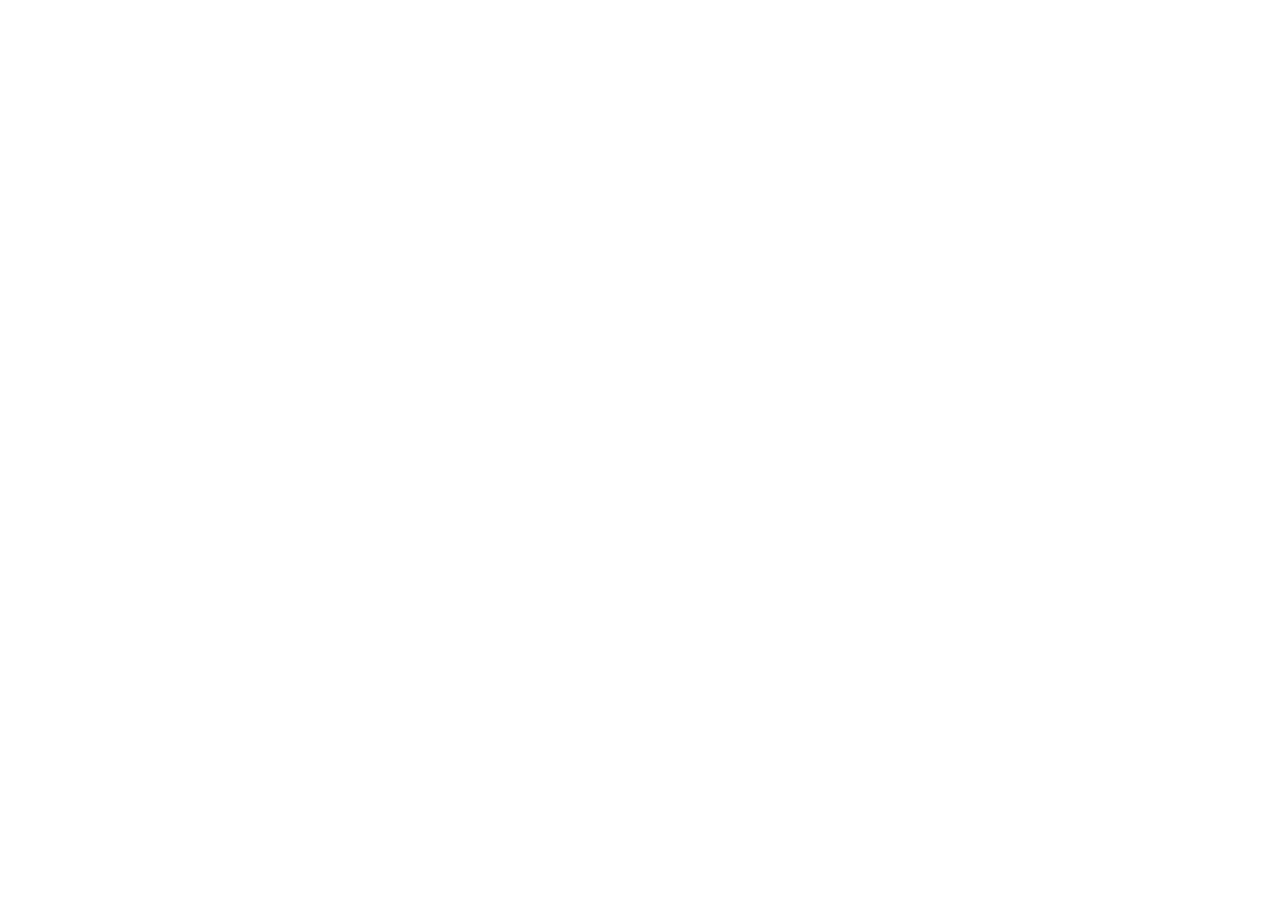
==== html, css , git/index.html @ c03741cd "add files add index.html style.css" ====
<!DOCTYPE html>
<html lang="en">
<head>
    <meta charset="UTF-8">
    <meta name="viewport" content="width=device-width, initial-scale=1.0">
    <title>HTML CSS GIT</title>
    <link rel="stylesheet" href="css/style.css">
</head>
<body>
    
</body>
</html>
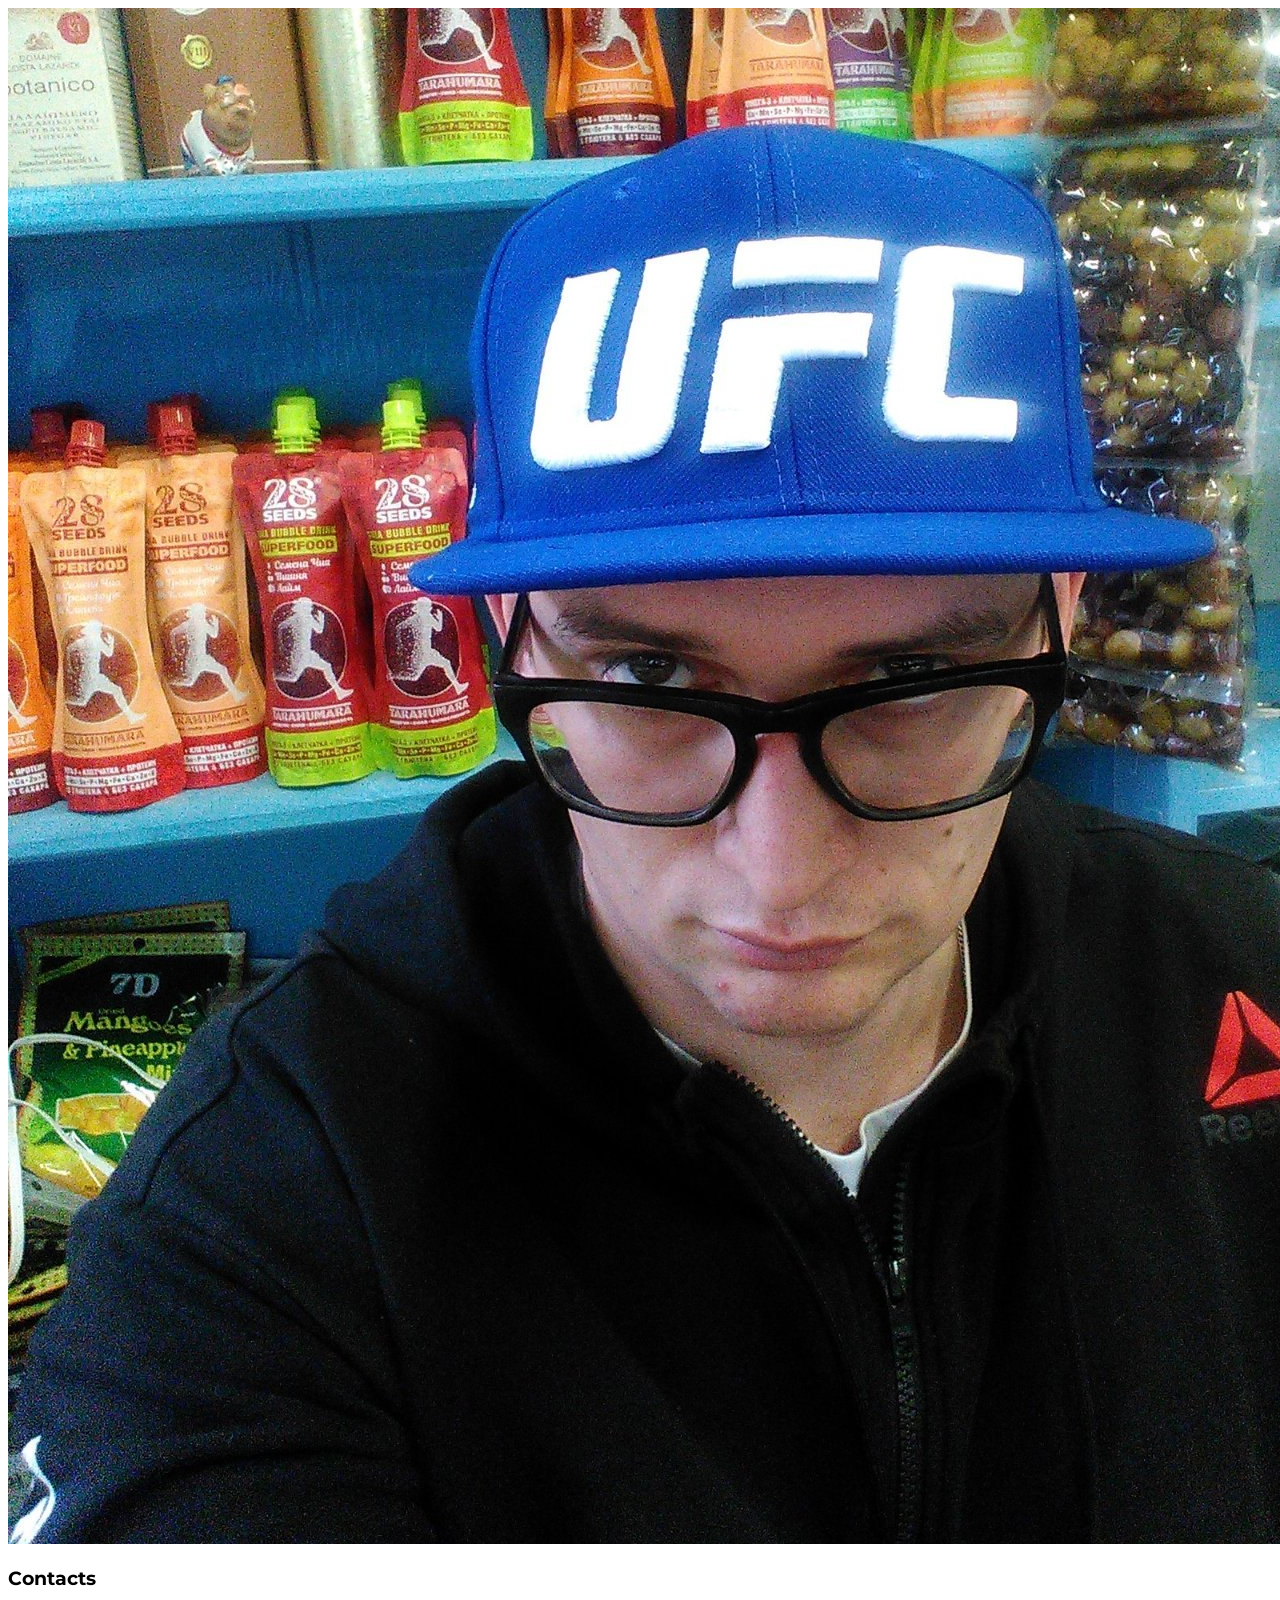
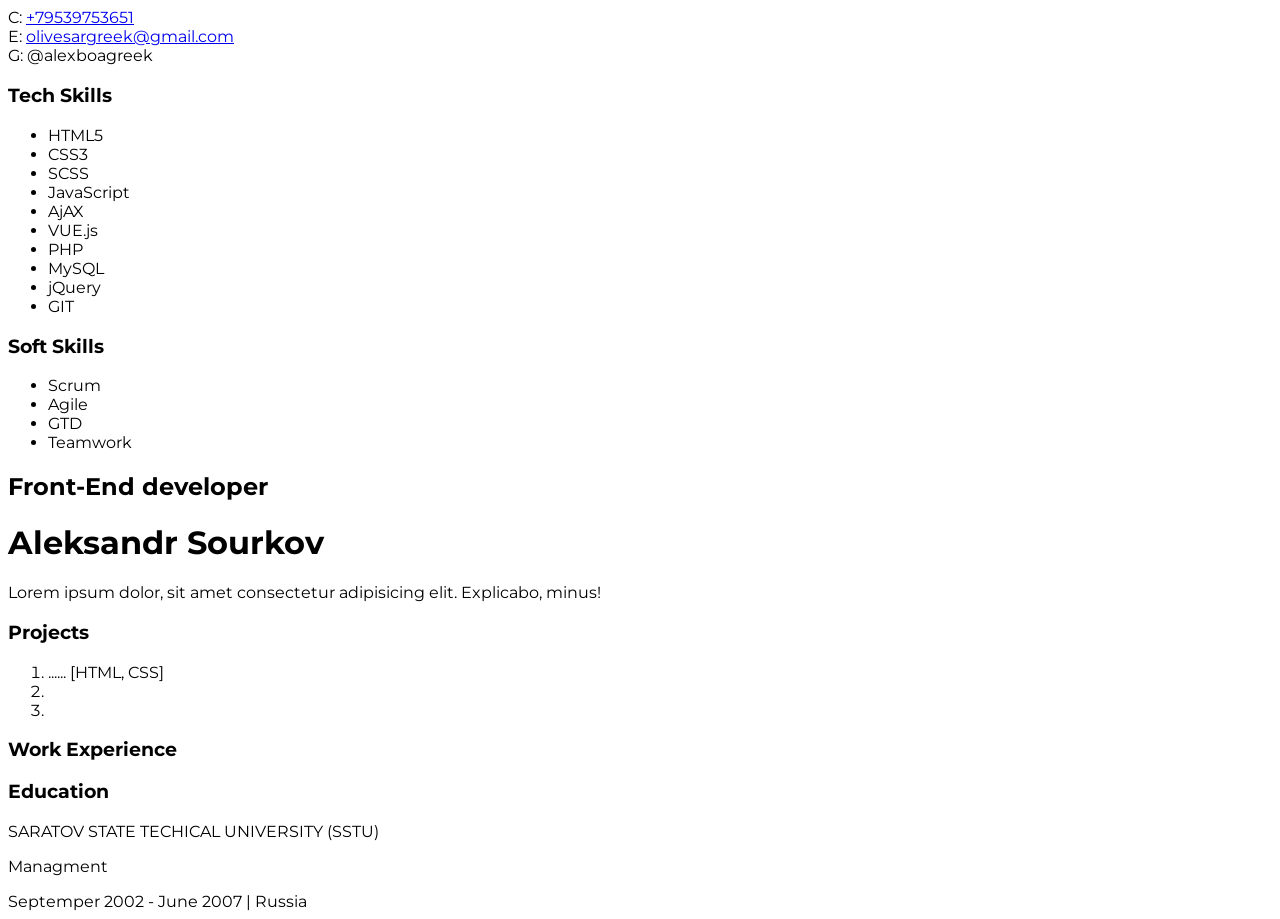
==== commit 4360a937: "add info add info" ====
--- a/html, css , git/index.html
+++ b/html, css , git/index.html
@@ -4,9 +4,75 @@
     <meta charset="UTF-8">
     <meta name="viewport" content="width=device-width, initial-scale=1.0">
     <title>HTML CSS GIT</title>
-    <link rel="stylesheet" href="css/style.css">
+    <link rel="stylesheet" href="./css/style.css">
+    <link rel ="icon" href="./img/resume.png" type="image/png" sizes="16x16">
+    <link rel="preconnect" href="https://fonts.gstatic.com">
+<link href="https://fonts.googleapis.com/css2?family=Montserrat:wght@400;700&display=swap" rel="stylesheet">
 </head>
 <body>
-    
+     <main>
+        <aside>
+            <img src="./img/foto.png" alt="Myfoto">
+            <div class="contacts__container">
+                <h3>Contacts</h3>
+                <div>C: <a href="tel:+79539753651">+79539753651</a></div>
+                <div>E: <a href="mailto:">olivesargreek@gmail.com</a></div>
+                <div>G: @alexboagreek</div>
+            </div>
+            <div class="tech-skills__container">
+                <h3>Tech Skills</h3>
+                <ul>
+                    <li>HTML5</li>
+                    <li>CSS3</li>
+                    <li>SCSS</li>
+                    <li>JavaScript</li>
+                    <li>AjAX</li>
+                    <li>VUE.js</li>
+                    <li>PHP</li>
+                    <li>MySQL</li>
+                    <li>jQuery</li>
+                    <li>GIT</li>
+                </ul>
+            </div>
+            <div class="soft-skills__container">
+                <h3>Soft Skills</h3>
+                <ul>
+                <li>Scrum</li>
+                <li>Agile</li>
+                <li>GTD</li>
+                <li>Teamwork</li>
+            </ul>
+            </div>
+        </aside>
+        <div>
+            <div class="__container"> 
+                <h2>Front-End developer</h2>
+                <h1>Aleksandr Sourkov</h1>
+                <p>Lorem ipsum dolor, sit amet consectetur adipisicing elit. Explicabo, minus!</p></div>
+            </div>
+                <h3>Projects</h3>
+                <ol>
+                    <li>
+                        <a href=""></a>
+                        <span>......</span>
+                        [<span>HTML, CSS</span>]
+                    </li>
+                    <li><a href=""></a></li>
+                    <li><a href=""></a></li>
+                </ol>
+            </div>
+        </div>
+        <div>
+            <h3>Work Experience</h3>
+        </div>
+        <div>
+            <h3>Education</h3>
+            <p>SARATOV STATE TECHICAL UNIVERSITY (SSTU)</p>
+            <p>Managment</p>
+            <span>Septemper 2002 - June 2007 | Russia</span>
+        </div>
+
+     </main>
+
 </body>
 </html>
--- a/html, css , git/css/style.css
+++ b/html, css , git/css/style.css
@@ -0,0 +1,4 @@
+body{
+ font-family: 'Montserrat', sans-serif;
+ 
+}
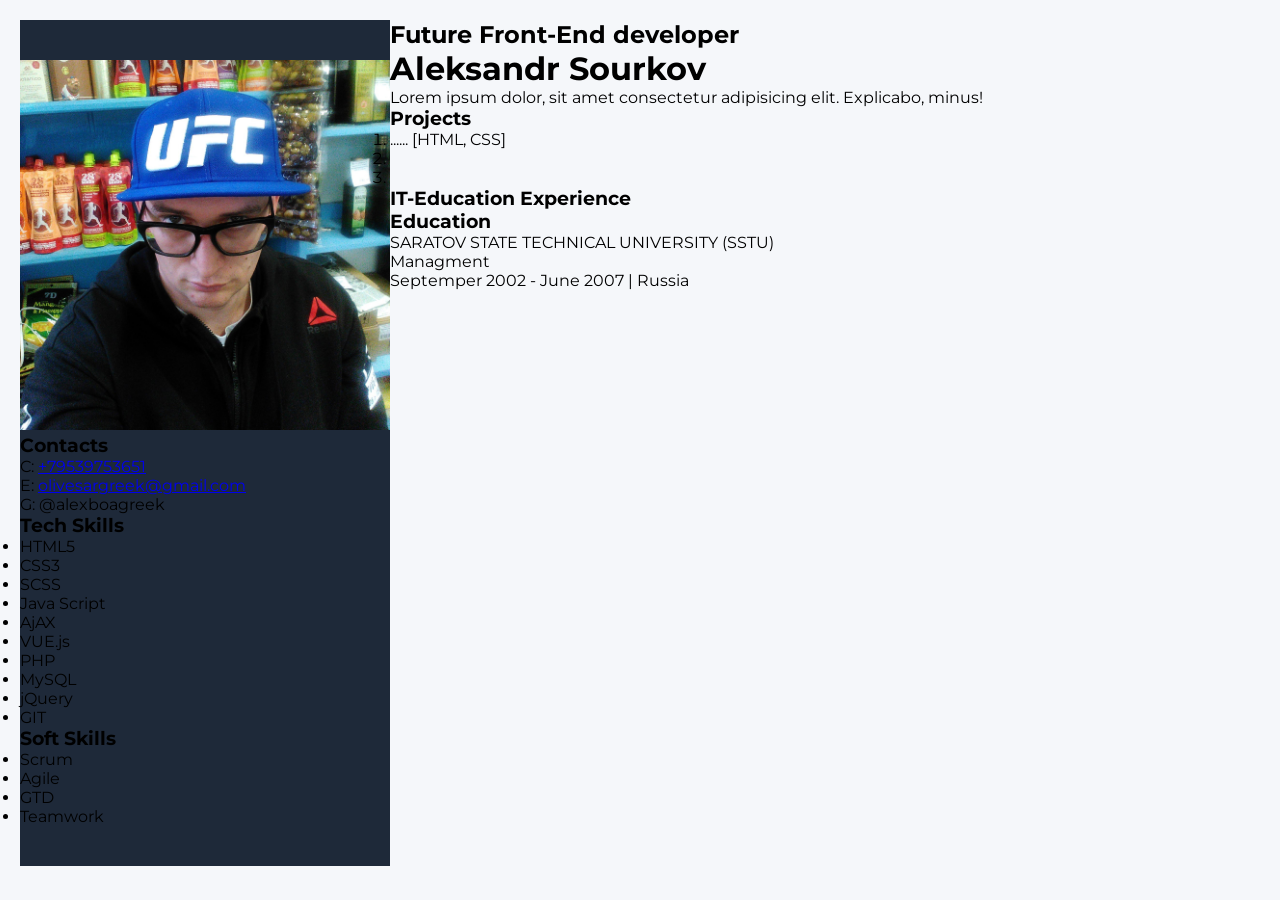
==== commit b93a1785: "add css styles add css styles" ====
--- a/html, css , git/index.html
+++ b/html, css , git/index.html
@@ -3,76 +3,81 @@
 <head>
     <meta charset="UTF-8">
     <meta name="viewport" content="width=device-width, initial-scale=1.0">
-    <title>HTML CSS GIT</title>
+    <title>HTML, CSS & GIT</title>
     <link rel="stylesheet" href="./css/style.css">
     <link rel ="icon" href="./img/resume.png" type="image/png" sizes="16x16">
     <link rel="preconnect" href="https://fonts.gstatic.com">
 <link href="https://fonts.googleapis.com/css2?family=Montserrat:wght@400;700&display=swap" rel="stylesheet">
 </head>
 <body>
-     <main>
-        <aside>
-            <img src="./img/foto.png" alt="Myfoto">
-            <div class="contacts__container">
-                <h3>Contacts</h3>
-                <div>C: <a href="tel:+79539753651">+79539753651</a></div>
-                <div>E: <a href="mailto:">olivesargreek@gmail.com</a></div>
-                <div>G: @alexboagreek</div>
-            </div>
-            <div class="tech-skills__container">
-                <h3>Tech Skills</h3>
-                <ul>
-                    <li>HTML5</li>
-                    <li>CSS3</li>
-                    <li>SCSS</li>
-                    <li>JavaScript</li>
-                    <li>AjAX</li>
-                    <li>VUE.js</li>
-                    <li>PHP</li>
-                    <li>MySQL</li>
-                    <li>jQuery</li>
-                    <li>GIT</li>
-                </ul>
-            </div>
-            <div class="soft-skills__container">
-                <h3>Soft Skills</h3>
-                <ul>
-                <li>Scrum</li>
-                <li>Agile</li>
-                <li>GTD</li>
-                <li>Teamwork</li>
-            </ul>
-            </div>
-        </aside>
-        <div>
-            <div class="__container"> 
-                <h2>Front-End developer</h2>
-                <h1>Aleksandr Sourkov</h1>
-                <p>Lorem ipsum dolor, sit amet consectetur adipisicing elit. Explicabo, minus!</p></div>
-            </div>
-                <h3>Projects</h3>
-                <ol>
-                    <li>
-                        <a href=""></a>
-                        <span>......</span>
-                        [<span>HTML, CSS</span>]
-                    </li>
-                    <li><a href=""></a></li>
-                    <li><a href=""></a></li>
-                </ol>
-            </div>
-        </div>
-        <div>
-            <h3>Work Experience</h3>
-        </div>
-        <div>
-            <h3>Education</h3>
-            <p>SARATOV STATE TECHICAL UNIVERSITY (SSTU)</p>
-            <p>Managment</p>
-            <span>Septemper 2002 - June 2007 | Russia</span>
-        </div>
+    <div class="wrapper">   
+        
+            <aside class="sidebar">
 
-     </main>
+                <img class="my-photo" src="./img/foto.png" alt="Myfoto">
+                <div class="contacts__container">
+                    <h3>Contacts</h3>
+                    <div>C: <a href="tel:+79539753651">+79539753651</a></div>
+                    <div>E: <a href="mailto:">olivesargreek@gmail.com</a></div>
+                    <div>G: @alexboagreek</div>
+                </div>
+                <div class="tech-skills__container">
+                    <h3>Tech Skills</h3>
+                    <ul>
+                        <li>HTML5</li>
+                        <li>CSS3</li>
+                        <li>SCSS</li>
+                        <li>Java Script</li> 
+                        <li>AjAX</li>
+                        <li>VUE.js</li>
+                        <li>PHP</li>
+                        <li>MySQL</li>
+                        <li>jQuery</li>
+                        <li>GIT</li>
+                    </ul>
+                </div>
+                <div class="soft-skills__container">
 
+                    <h3>Soft Skills</h3>
+                    <ul>
+                        <li>Scrum</li>
+                        <li>Agile</li>
+                        <li>GTD</li>
+                        <li>Teamwork</li>
+                    </ul>
+                </div>
+            </aside>
+            <main> 
+                <div class="about__me">
+                    <div class=""> 
+                        <h2>Future Front-End developer</h2>
+                        <h1>Aleksandr Sourkov</h1>
+                        <p>Lorem ipsum dolor, sit amet consectetur adipisicing elit. Explicabo, minus!</p></div>
+                    </div>
+                    <div>   
+                        <h3>Projects</h3>
+                        <ol>
+                            <li>
+                                <a href=""></a>
+                                <span>......</span>
+                                [<span>HTML, CSS</span>]
+                            </li>
+                            <li><a href=""></a></li>
+                            <li><a href=""></a></li>
+                        </ol>
+                    </div>
+                    <div>
+                        <h3>IT-Education Experience</h3>
+                    </div>
+                    <div>
+                        <h3>Education</h3>
+                        <p>SARATOV STATE TECHNICAL UNIVERSITY (SSTU)</p>
+                        <p>Managment</p>
+                        <span>Septemper 2002 - June 2007 | Russia</span>
+                    </div>
+                </div>
+            </main>
+        
+    </div>
 </body>
 </html>
--- a/html, css , git/css/style.css
+++ b/html, css , git/css/style.css
@@ -1,4 +1,23 @@
+*{
+    padding: 0;
+    margin: 0;
+    box-sizing: border-box;
+}
+.wrapper{
+    display: flex;
+}
 body{
- font-family: 'Montserrat', sans-serif;
- 
-}+    background: #f5f7fa;
+     font-family: 'Montserrat', sans-serif;
+     padding: 20px;
+
+}
+.sidebar{
+    background-color: #1e2939;
+    max-width: 370px;
+    padding-top: 40px;
+    padding-bottom: 40px;
+}
+.my-photo{
+    max-width: 370px;
+}
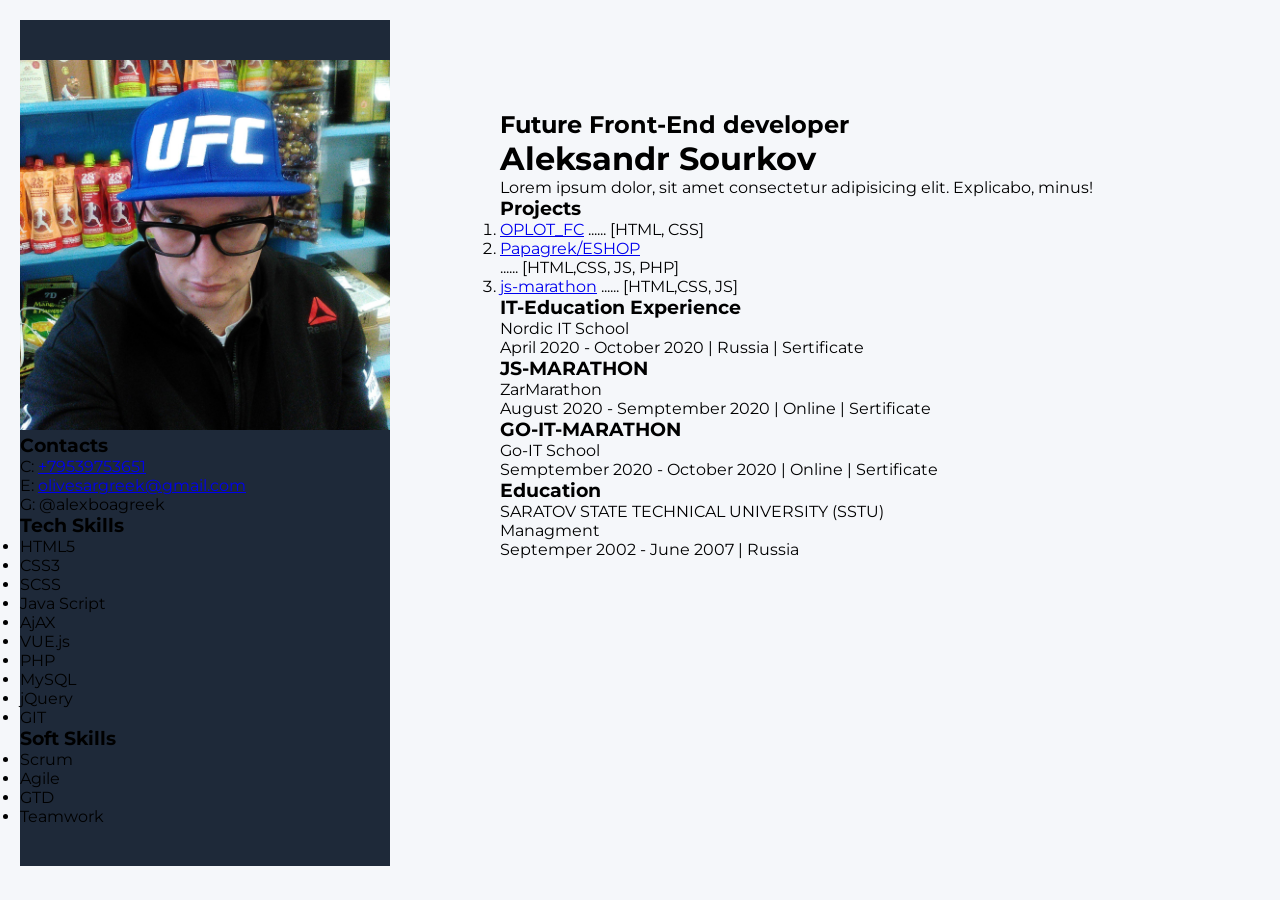
==== commit 195c429d: "add info add info in Project" ====
--- a/html, css , git/index.html
+++ b/html, css , git/index.html
@@ -12,62 +12,80 @@
 <body>
     <div class="wrapper">   
         
-            <aside class="sidebar">
+        <aside class="sidebar">
 
-                <img class="my-photo" src="./img/foto.png" alt="Myfoto">
-                <div class="contacts__container">
-                    <h3>Contacts</h3>
-                    <div>C: <a href="tel:+79539753651">+79539753651</a></div>
-                    <div>E: <a href="mailto:">olivesargreek@gmail.com</a></div>
-                    <div>G: @alexboagreek</div>
-                </div>
-                <div class="tech-skills__container">
-                    <h3>Tech Skills</h3>
-                    <ul>
-                        <li>HTML5</li>
-                        <li>CSS3</li>
-                        <li>SCSS</li>
-                        <li>Java Script</li> 
-                        <li>AjAX</li>
-                        <li>VUE.js</li>
-                        <li>PHP</li>
-                        <li>MySQL</li>
-                        <li>jQuery</li>
-                        <li>GIT</li>
-                    </ul>
-                </div>
-                <div class="soft-skills__container">
+            <img class="my-photo" src="./img/foto.png" alt="Myfoto">
+            <div class="contacts__container">
+                <h3>Contacts</h3>
+                <div>C: <a href="tel:+79539753651">+79539753651</a></div>
+                <div>E: <a href="mailto:">olivesargreek@gmail.com</a></div>
+                <div>G: @alexboagreek</div>
+            </div>
+            <div class="tech-skills__container">
+                <h3>Tech Skills</h3>
+                <ul>
+                    <li>HTML5</li>
+                    <li>CSS3</li>
+                    <li>SCSS</li>
+                    <li>Java Script</li> 
+                    <li>AjAX</li>
+                    <li>VUE.js</li>
+                    <li>PHP</li>
+                    <li>MySQL</li>
+                    <li>jQuery</li>
+                    <li>GIT</li>
+                </ul>
+            </div>
+            <div class="soft-skills__container">
 
-                    <h3>Soft Skills</h3>
-                    <ul>
-                        <li>Scrum</li>
-                        <li>Agile</li>
-                        <li>GTD</li>
-                        <li>Teamwork</li>
-                    </ul>
-                </div>
-            </aside>
-            <main> 
-                <div class="about__me">
-                    <div class=""> 
-                        <h2>Future Front-End developer</h2>
-                        <h1>Aleksandr Sourkov</h1>
-                        <p>Lorem ipsum dolor, sit amet consectetur adipisicing elit. Explicabo, minus!</p></div>
-                    </div>
-                    <div>   
+                <h3>Soft Skills</h3>
+                <ul>
+                    <li>Scrum</li>
+                    <li>Agile</li>
+                    <li>GTD</li>
+                    <li>Teamwork</li>
+                </ul>
+            </div>
+        </aside>
+        <div> 
+            <div class="about__me">
+                <div class=""> 
+                    <h2>Future Front-End developer</h2>
+                    <h1>Aleksandr Sourkov</h1>
+                    <p>Lorem ipsum dolor, sit amet consectetur adipisicing elit. Explicabo, minus!</p></div>
+                    <div class="project__info"> 
                         <h3>Projects</h3>
                         <ol>
                             <li>
-                                <a href=""></a>
+                                <a href="https://oplot.netlify.app/">OPLOT_FC</a>
                                 <span>......</span>
                                 [<span>HTML, CSS</span>]
                             </li>
-                            <li><a href=""></a></li>
-                            <li><a href=""></a></li>
+                            <li><a href="http://www.h152625.s26.test-hf.su/about.php">Papagrek/ESHOP</a></li>
+                                <span>......</span>
+                                [<span>HTML,CSS, JS, PHP</span>]
+                            <li>
+                                <a href="https://github.com/alexboagreek/js-marathon">js-marathon</a>
+                                <span>......</span>
+                                [<span>HTML,CSS, JS</span>]
+                            </li>
+                           
                         </ol>
                     </div>
                     <div>
                         <h3>IT-Education Experience</h3>
+                        <p>Nordic IT School</p>
+                        <span>April 2020 - October 2020 | Russia | Sertificate</span>
+                    </div>
+                    <div>
+                        <h3>JS-MARATHON</h3>
+                        <p>ZarMarathon</p>
+                        <span>August 2020 - Semptember 2020 | Online | Sertificate</span>
+                    </div>
+                    <div>
+                        <h3>GO-IT-MARATHON</h3>
+                        <p>Go-IT School</p>
+                        <span>Semptember 2020 - October 2020 | Online | Sertificate</span>
                     </div>
                     <div>
                         <h3>Education</h3>
@@ -76,8 +94,8 @@
                         <span>Septemper 2002 - June 2007 | Russia</span>
                     </div>
                 </div>
-            </main>
-        
+            </div>       
+        </main>   
     </div>
 </body>
 </html>
--- a/html, css , git/css/style.css
+++ b/html, css , git/css/style.css
@@ -5,6 +5,8 @@
 }
 .wrapper{
     display: flex;
+    max-width: 1440px;
+    margin: 0 auto;
 }
 body{
     background: #f5f7fa;
@@ -14,10 +16,16 @@
 }
 .sidebar{
     background-color: #1e2939;
-    max-width: 370px;
+    width: 370px;
     padding-top: 40px;
     padding-bottom: 40px;
 }
 .my-photo{
-    max-width: 370px;
+    width: 370px;
 }
+.about__me{
+    padding: 90px 90px 90px 110px;
+}
+.project__info{
+    text-align: left;
+}
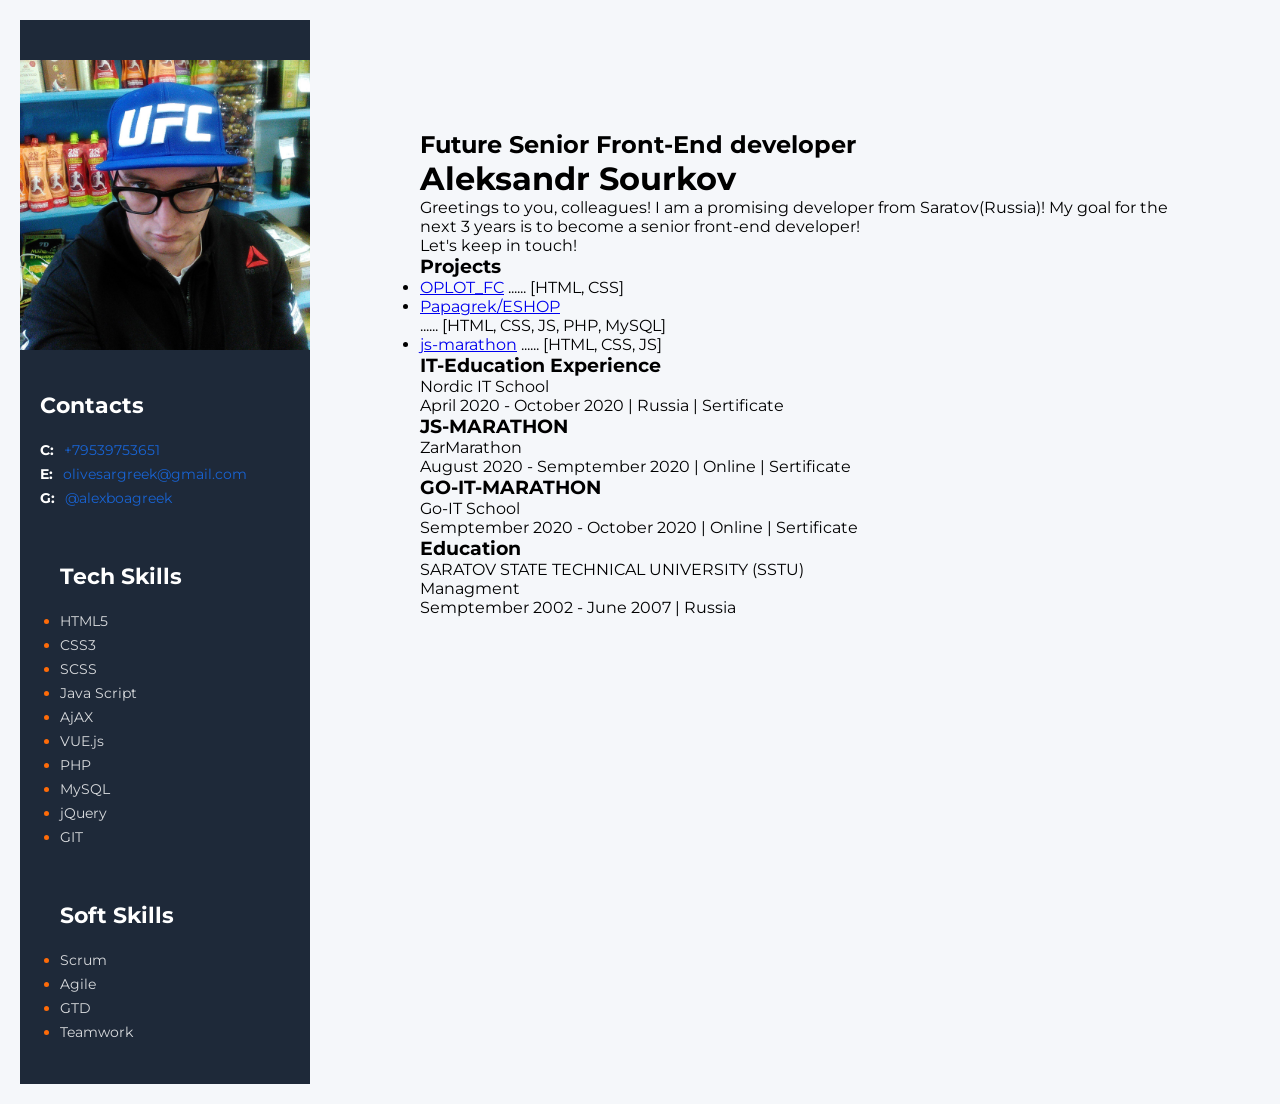
==== commit 7dfa9c22: "update index.html update index.html" ====
--- a/html, css , git/index.html
+++ b/html, css , git/index.html
@@ -7,7 +7,7 @@
     <link rel="stylesheet" href="./css/style.css">
     <link rel ="icon" href="./img/resume.png" type="image/png" sizes="16x16">
     <link rel="preconnect" href="https://fonts.gstatic.com">
-<link href="https://fonts.googleapis.com/css2?family=Montserrat:wght@400;700&display=swap" rel="stylesheet">
+    <link href="https://fonts.googleapis.com/css2?family=Montserrat:wght@400;700&display=swap" rel="stylesheet">
 </head>
 <body>
     <div class="wrapper">   
@@ -16,46 +16,48 @@
 
             <img class="my-photo" src="./img/foto.png" alt="Myfoto">
             <div class="contacts__container">
-                <h3>Contacts</h3>
-                <div>C: <a href="tel:+79539753651">+79539753651</a></div>
-                <div>E: <a href="mailto:">olivesargreek@gmail.com</a></div>
-                <div>G: @alexboagreek</div>
+                <h3 class="contacts__title">Contacts</h3>
+                <div><span class="contacts__type">C:</span><a class="contacts__link" href="tel:+79539753651">+79539753651</a></div>
+                <div><span class="contacts__type">E:</span><a class="contacts__link" href="mailto:">olivesargreek@gmail.com</a></div>
+                <div><span class="contacts__type">G:</span><a class="contacts__link" href="https://github.com/alexboagreek">@alexboagreek</a></div>
             </div>
             <div class="tech-skills__container">
-                <h3>Tech Skills</h3>
+                <h3 class="tech-skills__title">Tech Skills</h3>
                 <ul>
-                    <li>HTML5</li>
-                    <li>CSS3</li>
-                    <li>SCSS</li>
-                    <li>Java Script</li> 
-                    <li>AjAX</li>
-                    <li>VUE.js</li>
-                    <li>PHP</li>
-                    <li>MySQL</li>
-                    <li>jQuery</li>
-                    <li>GIT</li>
+                    <li class="tech-skills__item"><span class="tech-skills__text">HTML5</span></li>
+                    <li class="tech-skills__item"><span class="tech-skills__text">CSS3</span></li>
+                    <li class="tech-skills__item"><span class="tech-skills__text">SCSS</span></li>
+                    <li class="tech-skills__item"><span class="tech-skills__text">Java Script</span></li> 
+                    <li class="tech-skills__item"><span class="tech-skills__text">AjAX</span></li>
+                    <li class="tech-skills__item"><span class="tech-skills__text">VUE.js</span></li>
+                    <li class="tech-skills__item"><span class="tech-skills__text">PHP</span></li>
+                    <li class="tech-skills__item"><span class="tech-skills__text">MySQL</span></li>
+                    <li class="tech-skills__item"><span class="tech-skills__text">jQuery</span></li>
+                    <li class="tech-skills__item"><span class="tech-skills__text">GIT</span></li>
                 </ul>
             </div>
             <div class="soft-skills__container">
 
-                <h3>Soft Skills</h3>
+                <h3 class="soft-skills__title">Soft Skills</h3>
                 <ul>
-                    <li>Scrum</li>
-                    <li>Agile</li>
-                    <li>GTD</li>
-                    <li>Teamwork</li>
+                    <li class="soft-skills__item"><span class="soft-skills__text">Scrum</span></li>
+                    <li class="soft-skills__item"><span class="soft-skills__text">Agile</span></li>
+                    <li class="soft-skills__item"><span class="soft-skills__text">GTD</span></li>
+                    <li class="soft-skills__item"><span class="soft-skills__text">Teamwork</span></li>
                 </ul>
             </div>
         </aside>
-        <div> 
+        <main> 
             <div class="about__me">
                 <div class=""> 
-                    <h2>Future Front-End developer</h2>
+                    <h2>Future Senior Front-End developer</h2>
                     <h1>Aleksandr Sourkov</h1>
-                    <p>Lorem ipsum dolor, sit amet consectetur adipisicing elit. Explicabo, minus!</p></div>
+                    <p>Greetings to you, colleagues! I am a promising developer from Saratov(Russia)! My goal for the next 3 years is to become a senior front-end developer!</p>
+                    <p>Let's keep in touch!</p>
+                </div> 
                     <div class="project__info"> 
                         <h3>Projects</h3>
-                        <ol>
+                        <ul>
                             <li>
                                 <a href="https://oplot.netlify.app/">OPLOT_FC</a>
                                 <span>......</span>
@@ -63,14 +65,14 @@
                             </li>
                             <li><a href="http://www.h152625.s26.test-hf.su/about.php">Papagrek/ESHOP</a></li>
                                 <span>......</span>
-                                [<span>HTML,CSS, JS, PHP</span>]
+                                [<span>HTML, CSS, JS, PHP, MySQL</span>]
                             <li>
                                 <a href="https://github.com/alexboagreek/js-marathon">js-marathon</a>
                                 <span>......</span>
-                                [<span>HTML,CSS, JS</span>]
+                                [<span>HTML, CSS, JS</span>]
                             </li>
                            
-                        </ol>
+                        </ul>
                     </div>
                     <div>
                         <h3>IT-Education Experience</h3>
@@ -91,7 +93,7 @@
                         <h3>Education</h3>
                         <p>SARATOV STATE TECHNICAL UNIVERSITY (SSTU)</p>
                         <p>Managment</p>
-                        <span>Septemper 2002 - June 2007 | Russia</span>
+                        <span>Semptember 2002 - June 2007 | Russia</span>
                     </div>
                 </div>
             </div>       
--- a/html, css , git/css/style.css
+++ b/html, css , git/css/style.css
@@ -12,20 +12,90 @@
     background: #f5f7fa;
      font-family: 'Montserrat', sans-serif;
      padding: 20px;
-
 }
 .sidebar{
     background-color: #1e2939;
-    width: 370px;
+    width: 290px;
     padding-top: 40px;
     padding-bottom: 40px;
 }
 .my-photo{
-    width: 370px;
+    width: 290px;
 }
 .about__me{
-    padding: 90px 90px 90px 110px;
+    padding: 110px 90px 90px 110px;
 }
 .project__info{
     text-align: left;
 }
+.contacts__container{
+    margin: 40px 40px 25px 20px;
+}
+.contacts__title{
+    font-size: 22px;
+    font-weight: 700;
+    line-height: 24px;
+    color: #fff;
+    margin-bottom: 20px;
+}
+.contacts__link{
+    font-size: 14px;
+    font-weight: 400;
+    line-height: 24px;
+    text-decoration: none;
+    cursor: pointer;
+    color: #1863d3;
+}
+
+.contacts__type{
+    font-size: 14px;
+    font-weight: 700;
+    line-height: 24px;
+    color: #fff;
+    margin-right: 10px;
+}
+
+.tech-skills__container{
+    margin-left: 40px;
+    margin-right: 40px;
+    margin-top: 55px;
+}
+.tech-skills__title{
+    font-size: 22px;
+    font-weight: 700;
+    line-height: 24px;
+    margin-bottom: 20px;
+    color: #fff;
+}
+
+.tech-skills__item{
+    font-size: 14px;
+    font-weight: 400;
+    line-height: 24px;
+    color: #ff6b08;
+}
+.tech-skills__text{
+    color: #d8dadd;
+}
+
+.soft-skills__container{
+    margin-left: 40px;
+    margin-right: 40px;
+    margin-top: 55px;
+}
+.soft-skills__title{
+    font-size: 22px;
+    font-weight: 700;
+    line-height: 24px;
+    margin-bottom: 20px;
+    color: #fff;
+}
+.soft-skills__item{
+    font-size: 14px;
+    font-weight: 400;
+    line-height: 24px;
+    color: #ff6b08;
+}
+.soft-skills__text{
+    color: #d8dadd;
+}
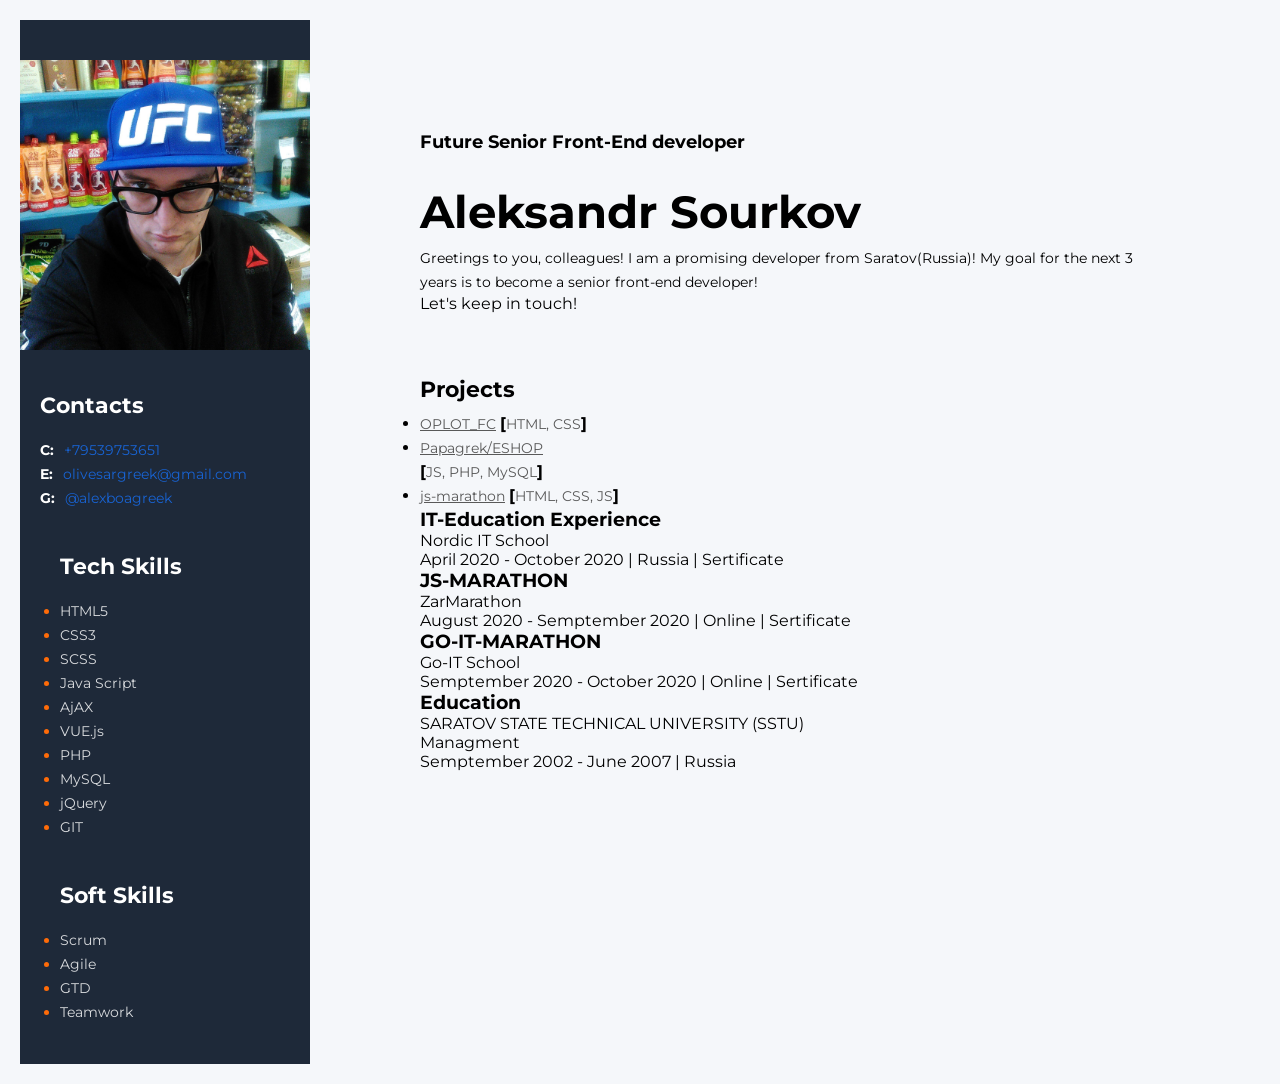
==== commit 40d34f3c: "update style.css update style.css" ====
--- a/html, css , git/index.html
+++ b/html, css , git/index.html
@@ -37,7 +37,6 @@
                 </ul>
             </div>
             <div class="soft-skills__container">
-
                 <h3 class="soft-skills__title">Soft Skills</h3>
                 <ul>
                     <li class="soft-skills__item"><span class="soft-skills__text">Scrum</span></li>
@@ -47,56 +46,56 @@
                 </ul>
             </div>
         </aside>
-        <main> 
-            <div class="about__me">
-                <div class=""> 
-                    <h2>Future Senior Front-End developer</h2>
-                    <h1>Aleksandr Sourkov</h1>
-                    <p>Greetings to you, colleagues! I am a promising developer from Saratov(Russia)! My goal for the next 3 years is to become a senior front-end developer!</p>
-                    <p>Let's keep in touch!</p>
-                </div> 
-                    <div class="project__info"> 
-                        <h3>Projects</h3>
-                        <ul>
-                            <li>
-                                <a href="https://oplot.netlify.app/">OPLOT_FC</a>
-                                <span>......</span>
-                                [<span>HTML, CSS</span>]
-                            </li>
-                            <li><a href="http://www.h152625.s26.test-hf.su/about.php">Papagrek/ESHOP</a></li>
-                                <span>......</span>
-                                [<span>HTML, CSS, JS, PHP, MySQL</span>]
-                            <li>
-                                <a href="https://github.com/alexboagreek/js-marathon">js-marathon</a>
-                                <span>......</span>
-                                [<span>HTML, CSS, JS</span>]
-                            </li>
-                           
-                        </ul>
-                    </div>
-                    <div>
-                        <h3>IT-Education Experience</h3>
-                        <p>Nordic IT School</p>
-                        <span>April 2020 - October 2020 | Russia | Sertificate</span>
-                    </div>
-                    <div>
-                        <h3>JS-MARATHON</h3>
-                        <p>ZarMarathon</p>
-                        <span>August 2020 - Semptember 2020 | Online | Sertificate</span>
-                    </div>
-                    <div>
-                        <h3>GO-IT-MARATHON</h3>
-                        <p>Go-IT School</p>
-                        <span>Semptember 2020 - October 2020 | Online | Sertificate</span>
-                    </div>
-                    <div>
-                        <h3>Education</h3>
-                        <p>SARATOV STATE TECHNICAL UNIVERSITY (SSTU)</p>
-                        <p>Managment</p>
-                        <span>Semptember 2002 - June 2007 | Russia</span>
-                    </div>
+        <main class="about__me"> 
+            
+            <div class="info"> 
+                <h2 class="profession">Future Senior Front-End developer</h2>
+                <h1 class="my-name">Aleksandr Sourkov</h1>
+                <p class="description">Greetings to you, colleagues! I am a promising developer from Saratov(Russia)! My goal for the next 3 years is to become a senior front-end developer!</p>
+                <p>Let's keep in touch!</p>
+            </div> 
+            <div class="projects__info"> 
+                <h3 class="projects__title">Projects</h3>
+                <ul>
+                    <li>
+                        <a class="projects__link" href="https://oplot.netlify.app/">OPLOT_FC</a>
+                       
+                        <b>[</b><span class="tech-name">HTML, CSS</span><b>]</b>
+                    </li>
+                    <li><a class="projects__link" href="http://www.h152625.s26.test-hf.su/about.php">Papagrek/ESHOP</a></li>
+                       
+                        <b>[</b><span class="tech-name">JS, PHP, MySQL</span><b>]</b>
+                    <li>
+                        <a class="projects__link" href="https://github.com/alexboagreek/js-marathon">js-marathon</a>
+                      
+                        <b>[</b><span class="tech-name">HTML, CSS, JS</span><b>]</b>
+                    </li>
+                    
+                </ul>
+            </div>
+                <div class="education">
+                    <h3>IT-Education Experience</h3>
+                    <p>Nordic IT School</p>
+                    <span>April 2020 - October 2020 | Russia | Sertificate</span>
                 </div>
-            </div>       
+                <div>
+                    <h3>JS-MARATHON</h3>
+                    <p>ZarMarathon</p>
+                    <span>August 2020 - Semptember 2020 | Online | Sertificate</span>
+                </div>
+                <div>
+                    <h3>GO-IT-MARATHON</h3>
+                    <p>Go-IT School</p>
+                    <span>Semptember 2020 - October 2020 | Online | Sertificate</span>
+                </div>
+                <div>
+                    <h3>Education</h3>
+                    <p>SARATOV STATE TECHNICAL UNIVERSITY (SSTU)</p>
+                    <p>Managment</p>
+                    <span>Semptember 2002 - June 2007 | Russia</span>
+                </div>
+            </div>
+             
         </main>   
     </div>
 </body>
--- a/html, css , git/css/style.css
+++ b/html, css , git/css/style.css
@@ -25,7 +25,7 @@
 .about__me{
     padding: 110px 90px 90px 110px;
 }
-.project__info{
+.projects__info{
     text-align: left;
 }
 .contacts__container{
@@ -58,7 +58,7 @@
 .tech-skills__container{
     margin-left: 40px;
     margin-right: 40px;
-    margin-top: 55px;
+    margin-top: 45px;
 }
 .tech-skills__title{
     font-size: 22px;
@@ -81,7 +81,7 @@
 .soft-skills__container{
     margin-left: 40px;
     margin-right: 40px;
-    margin-top: 55px;
+    margin-top: 45px;
 }
 .soft-skills__title{
     font-size: 22px;
@@ -98,4 +98,41 @@
 }
 .soft-skills__text{
     color: #d8dadd;
+}
+.profession{
+    font-size: 18px;
+    font-weight: 700;
+    line-height: 24px;
+    margin-bottom: 23px;
+}
+.my-name{
+    font-size: 45px;
+    font-weight: 700;
+    line-height: 69px;
+}
+.description{
+    font-size: 14px;
+    font-weight: 400;
+    line-height: 24px;
+}
+.info{
+    margin-bottom: 65px;
+}
+.projects__title{
+    font-size: 22px;
+    font-weight: 700;
+    line-height: 24px;
+    margin-bottom: 10px;
+}
+.projects__link{
+    color: #595959;
+    font-size: 14px;
+    font-weight: 400;
+    line-height: 24px;
+}
+.tech-name{
+    color: #595959;
+    font-size: 14px;
+    font-weight: 400;
+    line-height: 24px;
 }
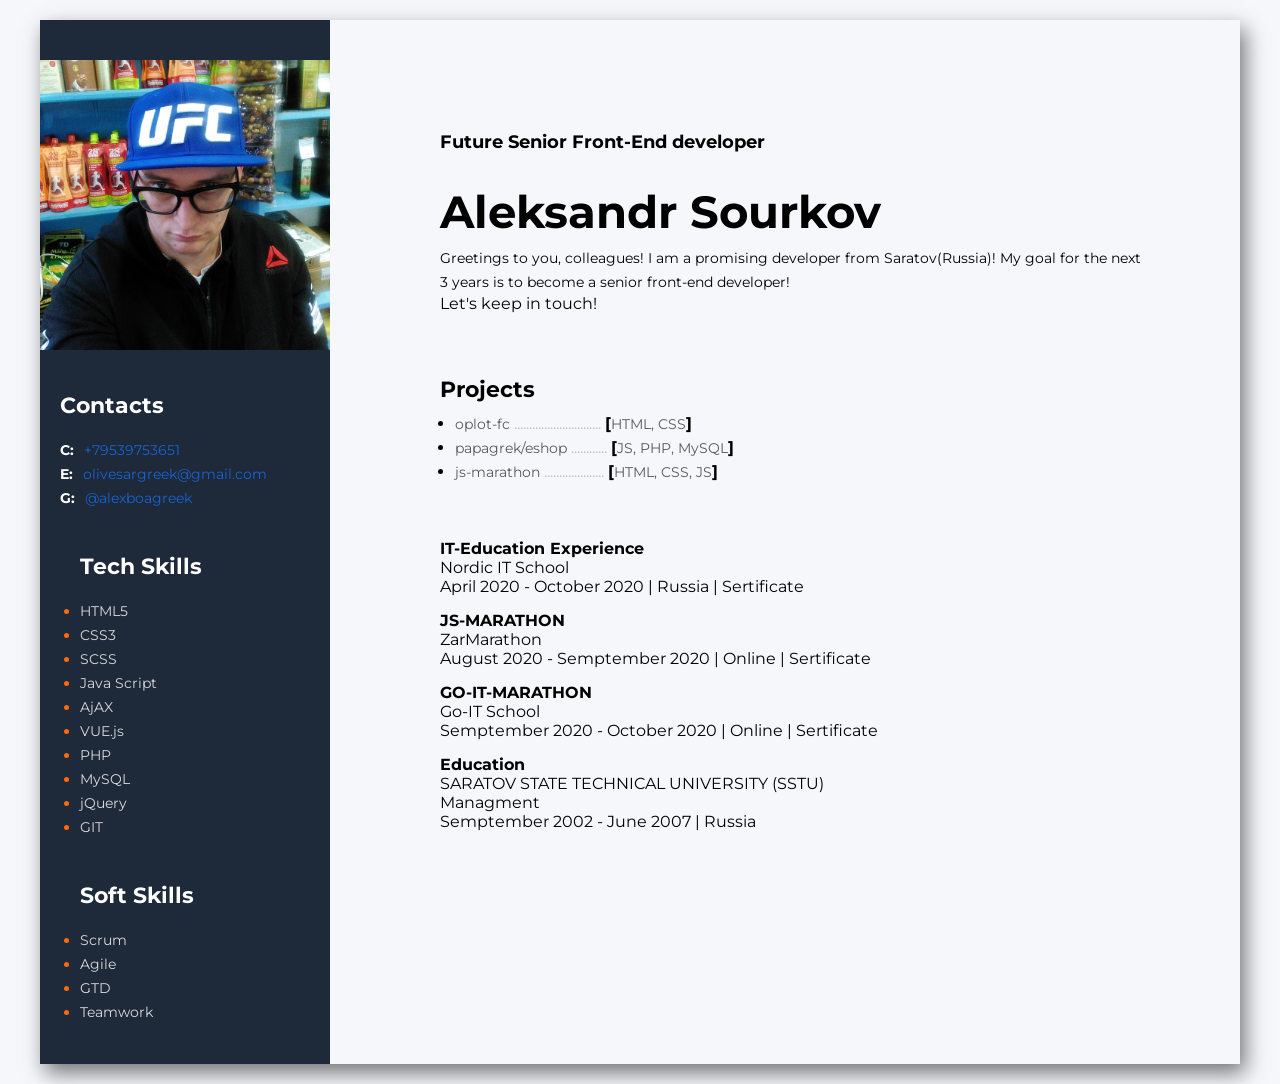
==== commit 8dbd0df1: "Merge pull request #2 from alexboagreek/rsschool-cv-html HTML, CSS & GIT" ====
--- a/html, css , git/index.html
+++ b/html, css , git/index.html
@@ -11,9 +11,7 @@
 </head>
 <body>
     <div class="wrapper">   
-        
         <aside class="sidebar">
-
             <img class="my-photo" src="./img/foto.png" alt="Myfoto">
             <div class="contacts__container">
                 <h3 class="contacts__title">Contacts</h3>
@@ -47,55 +45,60 @@
             </div>
         </aside>
         <main class="about__me"> 
-            
-            <div class="info"> 
-                <h2 class="profession">Future Senior Front-End developer</h2>
-                <h1 class="my-name">Aleksandr Sourkov</h1>
-                <p class="description">Greetings to you, colleagues! I am a promising developer from Saratov(Russia)! My goal for the next 3 years is to become a senior front-end developer!</p>
-                <p>Let's keep in touch!</p>
-            </div> 
-            <div class="projects__info"> 
-                <h3 class="projects__title">Projects</h3>
-                <ul>
-                    <li>
-                        <a class="projects__link" href="https://oplot.netlify.app/">OPLOT_FC</a>
-                       
-                        <b>[</b><span class="tech-name">HTML, CSS</span><b>]</b>
-                    </li>
-                    <li><a class="projects__link" href="http://www.h152625.s26.test-hf.su/about.php">Papagrek/ESHOP</a></li>
-                       
-                        <b>[</b><span class="tech-name">JS, PHP, MySQL</span><b>]</b>
-                    <li>
-                        <a class="projects__link" href="https://github.com/alexboagreek/js-marathon">js-marathon</a>
-                      
-                        <b>[</b><span class="tech-name">HTML, CSS, JS</span><b>]</b>
-                    </li>
-                    
-                </ul>
-            </div>
+            <section> 
+                <div class="info"> 
+                    <h2 class="profession">Future Senior Front-End developer</h2>
+                    <h1 class="my-name">Aleksandr Sourkov</h1>
+                    <p class="description">Greetings to you, colleagues! I am a promising developer from Saratov(Russia)! My goal for the next 3 years is to become a senior front-end developer!</p>
+                    <p>Let's keep in touch!</p>
+                </div>
+            </section>
+            <section>
+                <div class="projects__info"> 
+                    <h3 class="projects__title">Projects</h3>
+                    <ul>
+                        <li class="projects__item">
+                            <a class="projects__link" href="https://oplot.netlify.app/">oplot-fc</a>
+                            <span class="dots">.............................</span>
+                            <b>[</b><span class="tech-name">HTML, CSS</span><b>]</b>
+                        </li>
+                        <li class="projects__item">
+                            <a class="projects__link" href="http://www.h152625.s26.test-hf.su/about.php">papagrek/eshop</a>
+                            <span class="dots">............</span>
+                            <b>[</b><span class="tech-name">JS, PHP, MySQL</span><b>]</b>
+                        </li>
+                        <li class="projects__item">
+                            <a class="projects__link" href="https://github.com/alexboagreek/js-marathon">js-marathon</a>
+                            <span class="dots">....................</span>
+                            <b>[</b><span class="tech-name">HTML, CSS, JS</span><b>]</b>
+                        </li>
+                        
+                    </ul>
+                </div>
+            </section>
+            <section> 
                 <div class="education">
-                    <h3>IT-Education Experience</h3>
+                    <h4 class="education__title">IT-Education Experience</h4>
                     <p>Nordic IT School</p>
                     <span>April 2020 - October 2020 | Russia | Sertificate</span>
                 </div>
-                <div>
-                    <h3>JS-MARATHON</h3>
+                <div class="education">
+                    <h4 class="education__title">JS-MARATHON</h4>
                     <p>ZarMarathon</p>
                     <span>August 2020 - Semptember 2020 | Online | Sertificate</span>
                 </div>
-                <div>
-                    <h3>GO-IT-MARATHON</h3>
+                <div class="education">
+                    <h4 class="education__title">GO-IT-MARATHON</h4>
                     <p>Go-IT School</p>
                     <span>Semptember 2020 - October 2020 | Online | Sertificate</span>
                 </div>
-                <div>
-                    <h3>Education</h3>
+                <div class="education">
+                    <h4 class="education__title">Education</h4>
                     <p>SARATOV STATE TECHNICAL UNIVERSITY (SSTU)</p>
                     <p>Managment</p>
                     <span>Semptember 2002 - June 2007 | Russia</span>
                 </div>
-            </div>
-             
+            </section>
         </main>   
     </div>
 </body>
--- a/html, css , git/css/style.css
+++ b/html, css , git/css/style.css
@@ -5,22 +5,24 @@
 }
 .wrapper{
     display: flex;
-    max-width: 1440px;
+    max-width: 1200px;
     margin: 0 auto;
+    box-shadow: 5px 9px 20px rgba(0, 0, 0, 0.534) ;
 }
 body{
     background: #f5f7fa;
-     font-family: 'Montserrat', sans-serif;
-     padding: 20px;
+    font-family: 'Montserrat', sans-serif;
+    padding: 20px 40px;
+    
 }
 .sidebar{
     background-color: #1e2939;
-    width: 290px;
+    max-width: 290px;
     padding-top: 40px;
     padding-bottom: 40px;
 }
 .my-photo{
-    width: 290px;
+    max-width: 290px;
 }
 .about__me{
     padding: 110px 90px 90px 110px;
@@ -118,6 +120,9 @@
 .info{
     margin-bottom: 65px;
 }
+.projects__info{
+    margin-bottom: 55px;
+}
 .projects__title{
     font-size: 22px;
     font-weight: 700;
@@ -129,10 +134,23 @@
     font-size: 14px;
     font-weight: 400;
     line-height: 24px;
+    text-decoration: none;
 }
 .tech-name{
     color: #595959;
     font-size: 14px;
     font-weight: 400;
     line-height: 24px;
+}
+.dots{
+    color: #bebebe;
+}
+.projects__item{
+    margin-left: 15px;
+}
+.education{
+    margin-bottom: 15px;
+}
+.education__title{
+    margin-top: 10px;
 }
